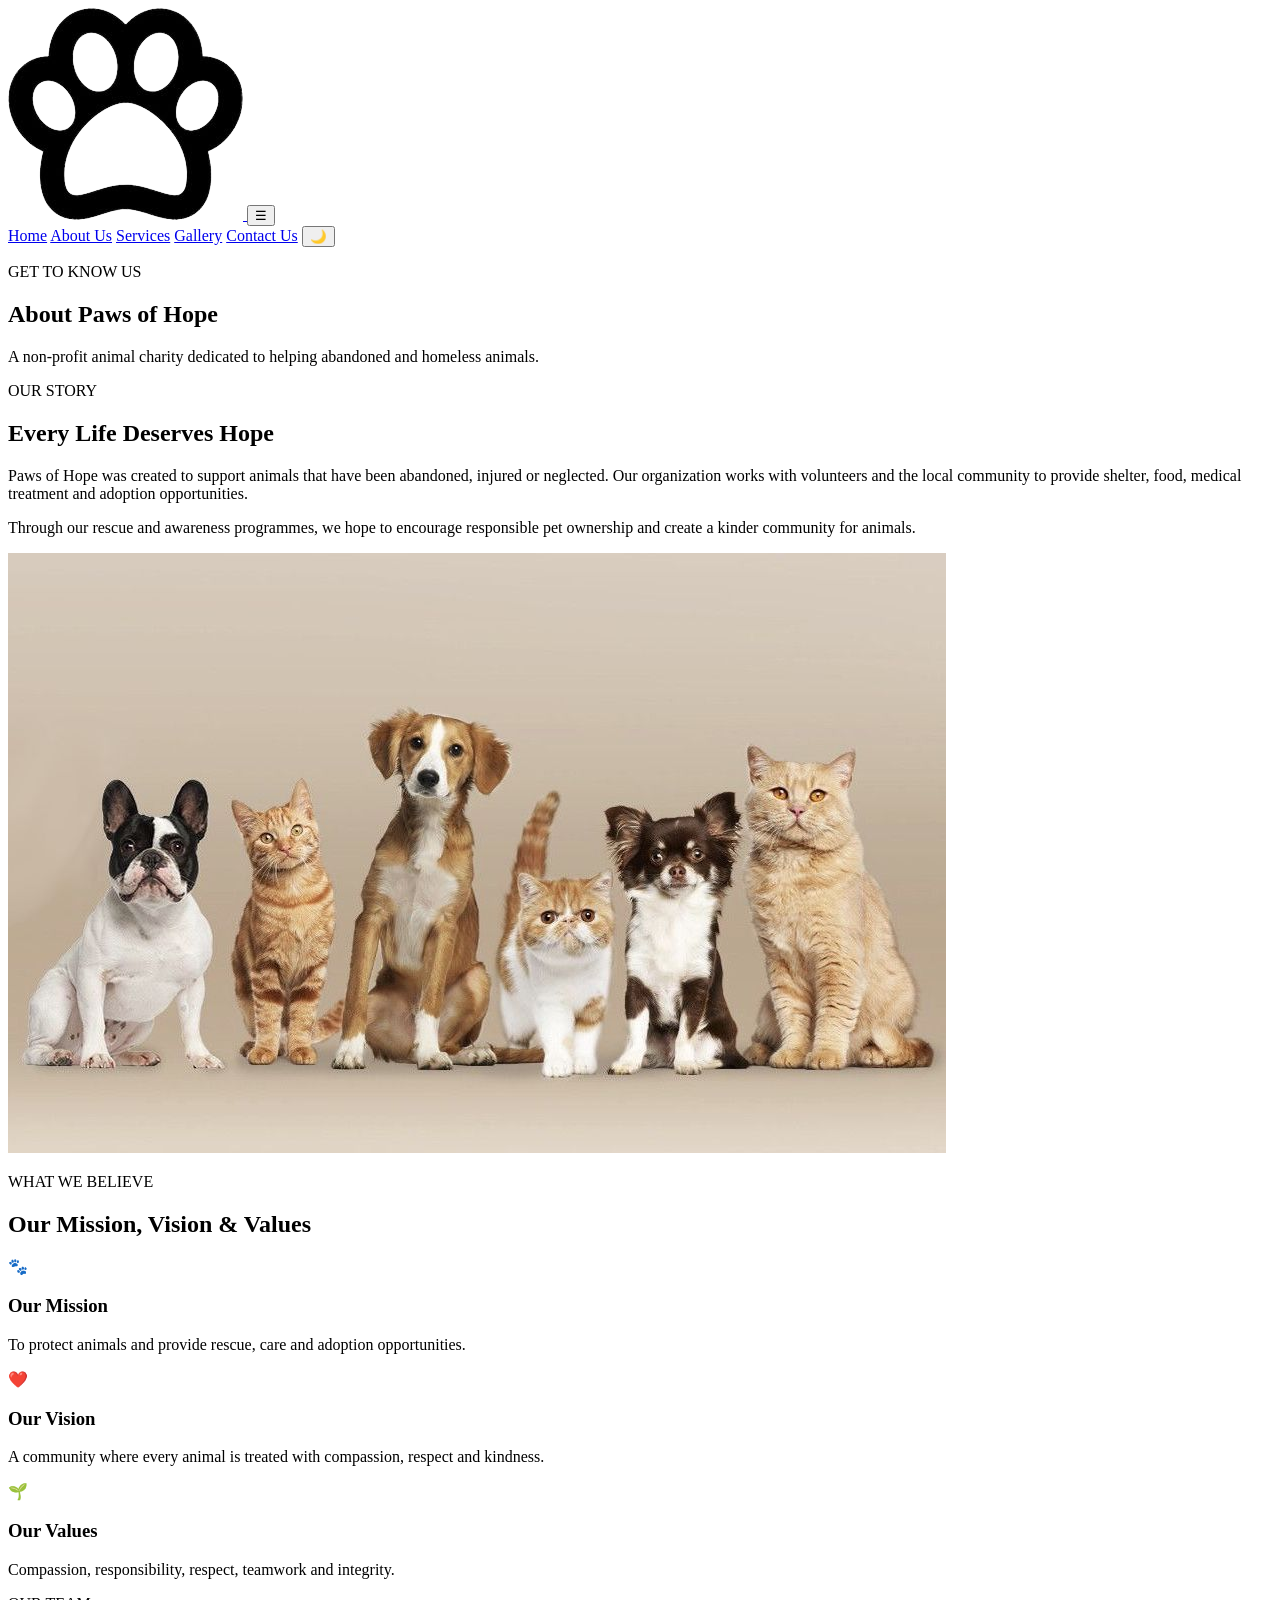
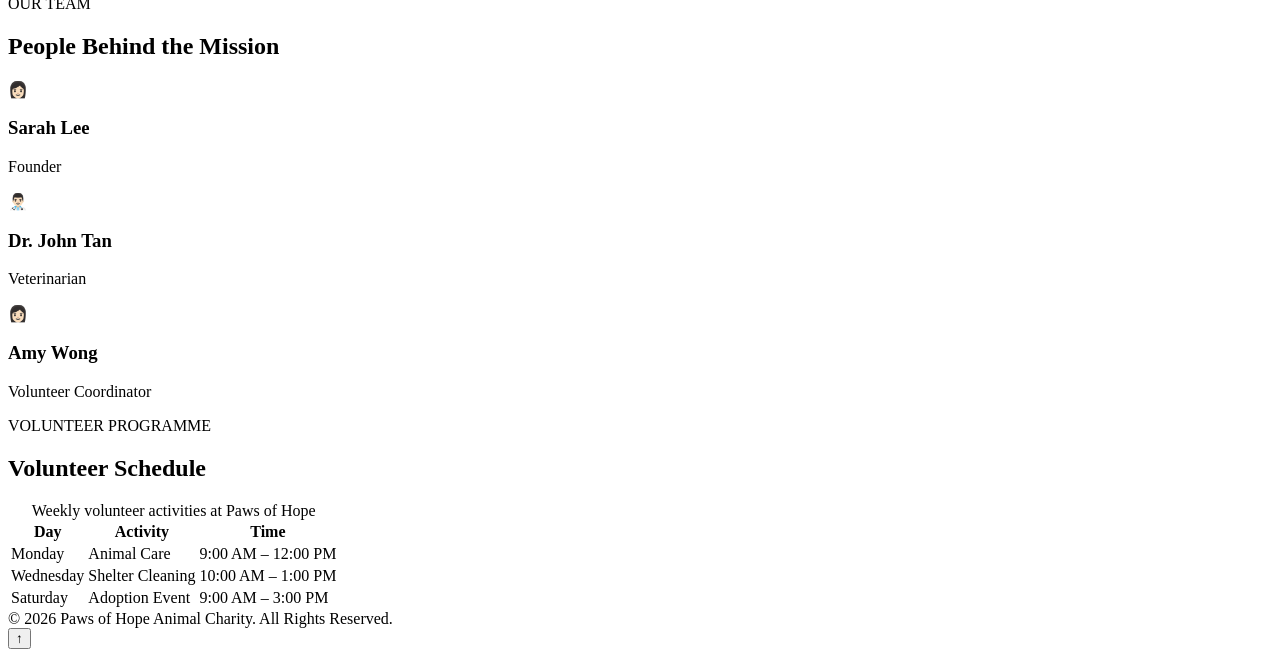
==== about.html @ 7beb896a "Add files via upload" ====
<!DOCTYPE html>
<html lang="en">
  <head>
    <meta charset="UTF-8">
    <meta name="viewport"
      content="width=device-width, initial-scale=1.0">
    <title>About Us | Paws of Hope</title>
    <meta name="description"
      content="Learn about Paws of Hope, our mission, vision and animal welfare team.">
    <meta name="keywords"
      content="Paws of Hope, animal charity, animal welfare, rescue">
    <link rel="stylesheet" href="../css/style.css">
    <script src="../js/script.js" defer></script>
  </head>
  <body>
    <header class="header">
    <a href="../index.html" class="logo">
        <img src="../images/logo.png"
             alt="Paws of Hope logo">
    </a>
    <button class="menu-toggle" id="menuToggle"
            aria-label="Open navigation menu">
        ☰
    </button>
    <nav id="mainNav">
        <a href="../index.html">Home</a>
        <a href="about.html" class="active">About Us</a>
        <a href="services.html">Services</a>
        <a href="gallery.html">Gallery</a>
        <a href="contact.html">Contact Us</a>
    <button id="themeToggle"
         class="theme-button"
         aria-label="Toggle dark mode">
        🌙
    </button>
    </nav>
    </header>
    <main>
      <section class="page-hero">
      <p class="section-label">GET TO KNOW US</p>
        <h1>About Paws of Hope</h1>
      <p>
        A non-profit animal charity dedicated to helping
        abandoned and homeless animals.
    </p>
     </section>
     <section class="section about-story">
       <div>
         <p class="section-label">OUR STORY</p>
         <h2>Every Life Deserves Hope</h2>
         <p>
           Paws of Hope was created to support animals that have
           been abandoned, injured or neglected. Our organization
           works with volunteers and the local community to provide
           shelter, food, medical treatment and adoption opportunities.
         </p>
         <p>
           Through our rescue and awareness programmes, we hope to
           encourage responsible pet ownership and create a kinder
           community for animals.
        </p>
       </div>
       <img src="../images/mission.jpg"
         alt="Animal being cared for by a volunteer">
     </section>
     <section class="values-section">
       <div class="section-heading">
         <p class="section-label">WHAT WE BELIEVE</p>
         <h2>Our Mission, Vision & Values</h2>
       </div>
       <div class="value-grid">
       <article class="value-card">
       <div class="value-icon">🐾</div>
         <h3>Our Mission</h3>
         <p>
           To protect animals and provide rescue, care
           and adoption opportunities.
         </p>
       </article>
       <article class="value-card">
       <div class="value-icon">❤️</div>
         <h3>Our Vision</h3>
         <p>
           A community where every animal is treated
           with compassion, respect and kindness.
         </p>
       </article>
       <article class="value-card">
       <div class="value-icon">🌱</div>
         <h3>Our Values</h3>
         <p>
           Compassion, responsibility, respect,
           teamwork and integrity.
         </p>
       </article>
       </div>
     </section>
     <section class="section">
       <div class="section-heading">
         <p class="section-label">OUR TEAM</p>
         <h2>People Behind the Mission</h2>
       </div>
       <div class="team-grid">
       <article class="team-card">
       <div class="team-avatar">👩🏻</div>
         <h3>Sarah Lee</h3>
         <p>Founder</p>
       </article>
       <article class="team-card">
       <div class="team-avatar">👨🏻‍⚕️</div>
         <h3>Dr. John Tan</h3>
         <p>Veterinarian</p>
       </article>
       <article class="team-card">
         <div class="team-avatar">👩🏻</div>
         <h3>Amy Wong</h3>
         <p>Volunteer Coordinator</p>
       </article>
       </div>
     </section>
       <!-- TABLE 1 -->
     <section class="section">
       <div class="section-heading">
         <p class="section-label">VOLUNTEER PROGRAMME</p>
         <h2>Volunteer Schedule</h2>
       </div>
       <div class="table-container">
         <table>
           <caption>Weekly volunteer activities at Paws of Hope</caption>
           <thead>
             <tr>
               <th scope="col">Day</th>
               <th scope="col">Activity</th>
               <th scope="col">Time</th>
             </tr>
           </thead>
           <tbody>
             <tr>
               <td>Monday</td>
               <td>Animal Care</td>
               <td>9:00 AM – 12:00 PM</td>
             </tr>
             <tr>
               <td>Wednesday</td>
               <td>Shelter Cleaning</td>
               <td>10:00 AM – 1:00 PM</td>
             </tr>
               <tr>
                 <td>Saturday</td>
                 <td>Adoption Event</td>
                 <td>9:00 AM – 3:00 PM</td>
               </tr>
           </tbody>
         </table>
       </div>
     </section>
     </main>
     <footer>
       <div class="copyright">
         © 2026 Paws of Hope Animal Charity. All Rights Reserved.
       </div>
     </footer>
     <button id="backTop" class="back-top" aria-label="Back to top">
       ↑
     </button>
  </body>
</html>
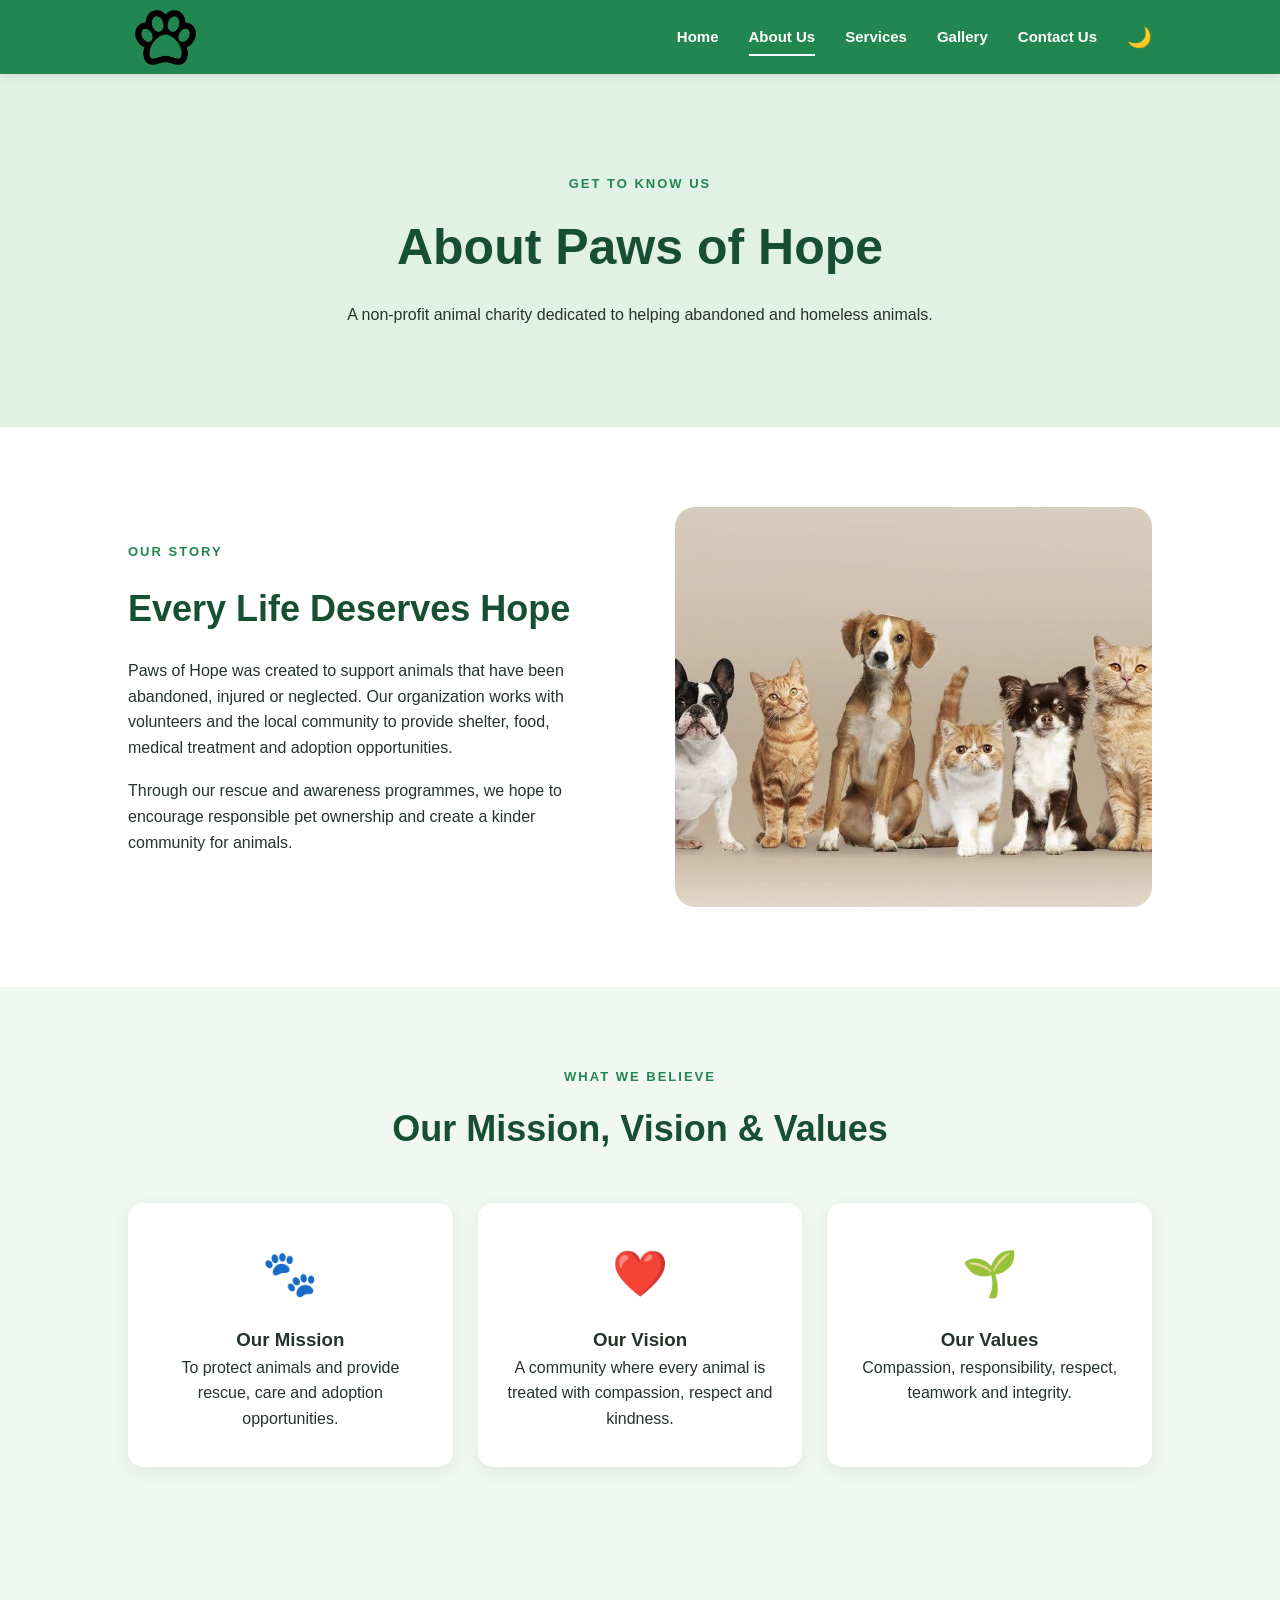
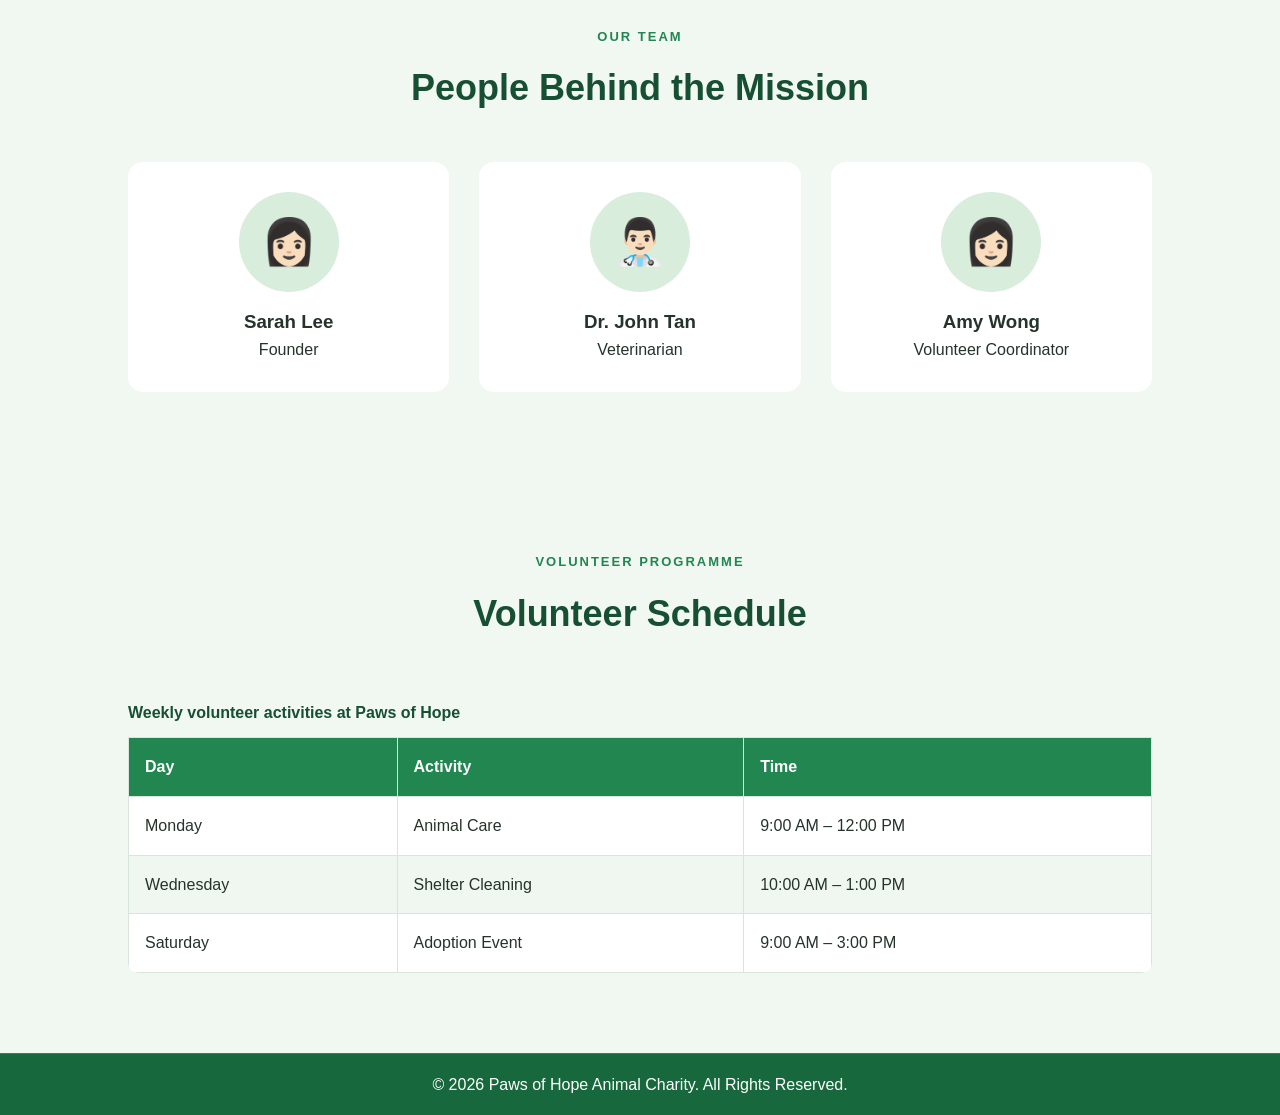
==== commit eee700b3: "Update about.html" ====
--- a/about.html
+++ b/about.html
@@ -9,8 +9,8 @@
       content="Learn about Paws of Hope, our mission, vision and animal welfare team.">
     <meta name="keywords"
       content="Paws of Hope, animal charity, animal welfare, rescue">
-    <link rel="stylesheet" href="../css/style.css">
-    <script src="../js/script.js" defer></script>
+    <link rel="stylesheet" href="style.css">
+    <script src="script.js" defer></script>
   </head>
   <body>
     <header class="header">
@@ -164,4 +164,4 @@
        ↑
      </button>
   </body>
-</html>+</html>
--- a/style.css
+++ b/style.css
@@ -0,0 +1,956 @@
+/* =========================================
+   PAWS OF HOPE
+   MAIN STYLESHEET
+========================================= */
+
+* {
+    margin: 0;
+    padding: 0;
+    box-sizing: border-box;
+}
+
+html {
+    scroll-behavior: smooth;
+}
+
+body {
+    font-family: Arial, Helvetica, sans-serif;
+    background: #f1f8f2;
+    color: #26332b;
+    line-height: 1.6;
+    transition: background 0.3s, color 0.3s;
+}
+
+img {
+    max-width: 100%;
+    display: block;
+}
+
+a {
+    color: inherit;
+}
+
+button,
+input,
+textarea {
+    font: inherit;
+}
+
+
+/* =========================================
+   HEADER
+========================================= */
+
+.header {
+    height: 74px;
+    background: #21864f;
+    display: flex;
+    align-items: center;
+    justify-content: space-between;
+    padding: 0 10%;
+    position: sticky;
+    top: 0;
+    z-index: 1000;
+    box-shadow: 0 2px 10px rgba(0,0,0,0.08);
+}
+
+.logo {
+    display: flex;
+    align-items: center;
+}
+
+.logo img {
+    width: 75px;
+    height: 55px;
+    object-fit: contain;
+}
+
+.header nav {
+    display: flex;
+    align-items: center;
+    gap: 30px;
+}
+
+.header nav a {
+    color: white;
+    text-decoration: none;
+    font-weight: bold;
+    font-size: 15px;
+    position: relative;
+}
+
+.header nav a::after {
+    content: "";
+    position: absolute;
+    left: 0;
+    bottom: -7px;
+    width: 0;
+    height: 2px;
+    background: #ffffff;
+    transition: 0.3s;
+}
+
+.header nav a:hover::after,
+.header nav a.active::after {
+    width: 100%;
+}
+
+.theme-button {
+    border: none;
+    background: transparent;
+    color: white;
+    cursor: pointer;
+    font-size: 20px;
+}
+
+.menu-toggle {
+    display: none;
+    border: none;
+    background: transparent;
+    color: white;
+    font-size: 28px;
+    cursor: pointer;
+}
+
+
+/* =========================================
+   HERO
+========================================= */
+
+.hero {
+    min-height: 600px;
+    display: grid;
+    grid-template-columns: 1fr 1fr;
+    align-items: center;
+    gap: 50px;
+    padding: 70px 10%;
+    background: #eaf5eb;
+}
+
+.hero-content {
+    max-width: 600px;
+}
+
+.small-title,
+.section-label {
+    color: #21864f;
+    font-size: 13px;
+    font-weight: bold;
+    letter-spacing: 2px;
+    margin-bottom: 12px;
+}
+
+.hero h1 {
+    font-size: clamp(42px, 5vw, 68px);
+    line-height: 1.1;
+    color: #174f32;
+    margin-bottom: 25px;
+}
+
+.hero h1 span {
+    color: #21864f;
+    display: block;
+}
+
+.hero p {
+    font-size: 18px;
+    max-width: 550px;
+    margin-bottom: 25px;
+}
+
+.hero-image img {
+    width: 100%;
+    height: 450px;
+    object-fit: cover;
+    border-radius: 25px;
+    box-shadow: 0 20px 40px rgba(0,0,0,0.15);
+}
+
+.hero-buttons {
+    display: flex;
+    gap: 15px;
+    flex-wrap: wrap;
+}
+
+
+/* =========================================
+   BUTTONS
+========================================= */
+
+.btn {
+    display: inline-block;
+    padding: 13px 27px;
+    border-radius: 6px;
+    text-decoration: none;
+    font-weight: bold;
+    transition: 0.3s;
+    border: 2px solid transparent;
+}
+
+.btn:hover {
+    transform: translateY(-3px);
+}
+
+.btn.primary {
+    background: #21864f;
+    color: white;
+}
+
+.btn.primary:hover {
+    background: #17663b;
+}
+
+.btn.secondary {
+    border-color: #21864f;
+    color: #21864f;
+    background: white;
+}
+
+.btn.secondary:hover {
+    background: #21864f;
+    color: white;
+}
+
+.small-btn {
+    display: inline-block;
+    margin-top: 12px;
+    padding: 8px 16px;
+    background: #21864f;
+    color: white;
+    border-radius: 5px;
+    text-decoration: none;
+    font-size: 13px;
+    font-weight: bold;
+}
+
+
+/* =========================================
+   SECTIONS
+========================================= */
+
+.section {
+    padding: 80px 10%;
+}
+
+.section-heading {
+    text-align: center;
+    max-width: 700px;
+    margin: 0 auto 45px;
+}
+
+.section-heading h2,
+.section h2 {
+    color: #174f32;
+    font-size: 36px;
+    margin-bottom: 12px;
+}
+
+
+/* =========================================
+   MISSION
+========================================= */
+
+.mission {
+    display: grid;
+    grid-template-columns: 1fr 1fr;
+    align-items: center;
+    gap: 70px;
+    background: white;
+}
+
+.mission-image img {
+    width: 100%;
+    height: 380px;
+    object-fit: cover;
+    border-radius: 20px;
+}
+
+.mission-text h2 {
+    font-size: 40px;
+    color: #174f32;
+    margin-bottom: 20px;
+}
+
+.text-button {
+    display: inline-block;
+    margin-top: 20px;
+    color: #21864f;
+    font-weight: bold;
+    text-decoration: none;
+}
+
+
+/* =========================================
+   ANIMAL CARDS
+========================================= */
+
+.animal-grid {
+    display: grid;
+    grid-template-columns: repeat(3, 1fr);
+    gap: 30px;
+}
+
+.animal-card {
+    background: white;
+    border-radius: 15px;
+    overflow: hidden;
+    box-shadow: 0 8px 25px rgba(0,0,0,0.09);
+    transition: 0.3s;
+}
+
+.animal-card:hover {
+    transform: translateY(-10px);
+    box-shadow: 0 15px 35px rgba(0,0,0,0.15);
+}
+
+.animal-card img {
+    width: 100%;
+    height: 270px;
+    object-fit: cover;
+}
+
+.animal-info {
+    padding: 22px;
+    text-align: center;
+}
+
+.animal-info h3 {
+    color: #174f32;
+    font-size: 23px;
+}
+
+
+/* =========================================
+   HELP SECTION
+========================================= */
+
+.help-section {
+    background: #e2f1e5;
+    padding: 80px 10%;
+}
+
+.help-grid {
+    display: grid;
+    grid-template-columns: repeat(3, 1fr);
+    gap: 25px;
+    max-width: 1000px;
+    margin: auto;
+}
+
+.help-card {
+    text-align: center;
+    background: white;
+    padding: 35px 25px;
+    border-radius: 15px;
+    transition: 0.3s;
+}
+
+.help-card:hover {
+    transform: translateY(-8px);
+}
+
+.help-icon {
+    font-size: 40px;
+    margin-bottom: 15px;
+}
+
+
+/* =========================================
+   PAGE HERO
+========================================= */
+
+.page-hero {
+    text-align: center;
+    padding: 100px 10%;
+    background: #e2f1e5;
+}
+
+.page-hero h1 {
+    color: #174f32;
+    font-size: 50px;
+    margin-bottom: 15px;
+}
+
+.page-hero p:last-child {
+    max-width: 650px;
+    margin: auto;
+}
+
+
+/* =========================================
+   ABOUT
+========================================= */
+
+.about-story {
+    display: grid;
+    grid-template-columns: 1fr 1fr;
+    gap: 70px;
+    align-items: center;
+    background: white;
+}
+
+.about-story img {
+    height: 400px;
+    width: 100%;
+    object-fit: cover;
+    border-radius: 20px;
+}
+
+.about-story h2 {
+    margin-bottom: 20px;
+}
+
+.about-story p {
+    margin-bottom: 18px;
+}
+
+.values-section {
+    padding: 80px 10%;
+}
+
+.value-grid {
+    display: grid;
+    grid-template-columns: repeat(3, 1fr);
+    gap: 25px;
+}
+
+.value-card {
+    text-align: center;
+    background: white;
+    padding: 35px 25px;
+    border-radius: 15px;
+    box-shadow: 0 5px 20px rgba(0,0,0,0.07);
+}
+
+.value-icon {
+    font-size: 45px;
+    margin-bottom: 15px;
+}
+
+
+/* =========================================
+   TEAM
+========================================= */
+
+.team-grid {
+    display: grid;
+    grid-template-columns: repeat(3, 1fr);
+    gap: 30px;
+}
+
+.team-card {
+    text-align: center;
+    padding: 30px;
+    background: white;
+    border-radius: 15px;
+}
+
+.team-avatar {
+    width: 100px;
+    height: 100px;
+    background: #d8eddc;
+    border-radius: 50%;
+    display: grid;
+    place-items: center;
+    margin: 0 auto 15px;
+    font-size: 45px;
+}
+
+
+/* =========================================
+   SERVICES
+========================================= */
+
+.service-grid {
+    display: grid;
+    grid-template-columns: repeat(4, 1fr);
+    gap: 20px;
+}
+
+.service-card {
+    background: white;
+    padding: 35px 25px;
+    border-radius: 15px;
+    text-align: center;
+    box-shadow: 0 7px 20px rgba(0,0,0,0.08);
+    transition: 0.3s;
+}
+
+.service-card:hover {
+    transform: translateY(-8px);
+}
+
+.service-icon {
+    font-size: 45px;
+    margin-bottom: 20px;
+}
+
+.service-card h2 {
+    font-size: 22px;
+}
+
+.learn-more {
+    margin-top: 20px;
+    padding: 9px 18px;
+    border: 2px solid #21864f;
+    background: white;
+    color: #21864f;
+    border-radius: 5px;
+    cursor: pointer;
+    font-weight: bold;
+}
+
+.learn-more:hover {
+    background: #21864f;
+    color: white;
+}
+
+
+/* =========================================
+   TABLES
+========================================= */
+
+.table-container {
+    overflow-x: auto;
+}
+
+table {
+    width: 100%;
+    border-collapse: collapse;
+    background: white;
+    border-radius: 10px;
+    overflow: hidden;
+}
+
+caption {
+    caption-side: top;
+    text-align: left;
+    padding: 12px 0;
+    font-weight: bold;
+    color: #174f32;
+}
+
+th,
+td {
+    padding: 16px;
+    border: 1px solid #d8e5da;
+    text-align: left;
+}
+
+th {
+    background: #21864f;
+    color: white;
+}
+
+tr:nth-child(even) {
+    background: #f0f7f1;
+}
+
+
+/* =========================================
+   GALLERY
+========================================= */
+
+.filter-buttons {
+    display: flex;
+    justify-content: center;
+    gap: 12px;
+    margin-bottom: 35px;
+    flex-wrap: wrap;
+}
+
+.filter-btn {
+    padding: 10px 20px;
+    border: 2px solid #21864f;
+    background: white;
+    color: #21864f;
+    border-radius: 20px;
+    cursor: pointer;
+    font-weight: bold;
+}
+
+.filter-btn.active,
+.filter-btn:hover {
+    background: #21864f;
+    color: white;
+}
+
+.gallery-grid {
+    display: grid;
+    grid-template-columns: repeat(3, 1fr);
+    gap: 20px;
+}
+
+.gallery-item {
+    border: none;
+    padding: 0;
+    background: none;
+    cursor: pointer;
+    overflow: hidden;
+    border-radius: 12px;
+}
+
+.gallery-item img {
+    width: 100%;
+    height: 250px;
+    object-fit: cover;
+    transition: 0.4s;
+}
+
+.gallery-item:hover img {
+    transform: scale(1.08);
+}
+
+
+/* =========================================
+   MODAL
+========================================= */
+
+.modal {
+    display: none;
+    position: fixed;
+    inset: 0;
+    background: rgba(0,0,0,0.85);
+    z-index: 2000;
+    align-items: center;
+    justify-content: center;
+    padding: 40px;
+}
+
+.modal.show {
+    display: flex;
+}
+
+.modal img {
+    max-width: 90%;
+    max-height: 85vh;
+    border-radius: 10px;
+}
+
+.close-modal {
+    position: absolute;
+    top: 25px;
+    right: 35px;
+    border: none;
+    background: none;
+    color: white;
+    font-size: 45px;
+    cursor: pointer;
+}
+
+
+/* =========================================
+   CONTACT
+========================================= */
+
+.contact-section {
+    display: grid;
+    grid-template-columns: 1fr 1fr;
+    gap: 60px;
+    padding: 80px 10%;
+    background: white;
+}
+
+.contact-info h2 {
+    color: #174f32;
+    font-size: 38px;
+    margin-bottom: 20px;
+}
+
+.contact-detail {
+    margin-top: 25px;
+}
+
+.contact-detail strong {
+    color: #21864f;
+}
+
+.contact-form-box {
+    background: #f1f8f2;
+    padding: 35px;
+    border-radius: 15px;
+}
+
+.contact-form-box h2 {
+    color: #174f32;
+    margin-bottom: 25px;
+}
+
+.form-group {
+    margin-bottom: 18px;
+}
+
+.form-group label {
+    display: block;
+    margin-bottom: 7px;
+    font-weight: bold;
+}
+
+.form-group input,
+.form-group textarea {
+    width: 100%;
+    padding: 13px;
+    border: 1px solid #21864f;
+    border-radius: 6px;
+    outline: none;
+    background: white;
+}
+
+.form-group input:focus,
+.form-group textarea:focus {
+    box-shadow: 0 0 0 3px rgba(33,134,79,0.15);
+}
+
+.form-group small {
+    color: #c62828;
+    display: block;
+    margin-top: 5px;
+}
+
+.form-button {
+    border: none;
+    cursor: pointer;
+}
+
+.success-message {
+    color: #21864f;
+    font-weight: bold;
+    margin-top: 15px;
+}
+
+
+/* =========================================
+   POPUP
+========================================= */
+
+.popup-message {
+    position: fixed;
+    bottom: 30px;
+    right: 30px;
+    background: #21864f;
+    color: white;
+    padding: 16px 25px;
+    border-radius: 8px;
+    display: none;
+    z-index: 3000;
+}
+
+.popup-message.show {
+    display: block;
+}
+
+
+/* =========================================
+   FOOTER
+========================================= */
+
+footer {
+    background: #17683d;
+    color: white;
+}
+
+.footer-content {
+    display: grid;
+    grid-template-columns: 2fr 1fr 1fr;
+    gap: 50px;
+    padding: 50px 10%;
+}
+
+.footer-logo {
+    width: 100px;
+    margin-bottom: 15px;
+}
+
+.footer-content h3 {
+    margin-bottom: 15px;
+}
+
+.footer-content a {
+    display: block;
+    text-decoration: none;
+    margin-bottom: 8px;
+}
+
+.copyright {
+    text-align: center;
+    padding: 18px;
+    border-top: 1px solid rgba(255,255,255,0.15);
+}
+
+
+/* =========================================
+   BACK TO TOP
+========================================= */
+
+.back-top {
+    position: fixed;
+    bottom: 25px;
+    right: 25px;
+    width: 45px;
+    height: 45px;
+    border: none;
+    border-radius: 50%;
+    background: #21864f;
+    color: white;
+    font-size: 22px;
+    cursor: pointer;
+    display: none;
+    z-index: 1000;
+}
+
+.back-top.show {
+    display: block;
+}
+
+
+/* =========================================
+   DARK MODE
+========================================= */
+
+body.dark {
+    background: #18231c;
+    color: #e9f2eb;
+}
+
+body.dark .hero,
+body.dark .page-hero,
+body.dark .help-section {
+    background: #213329;
+}
+
+body.dark .mission,
+body.dark .about-story,
+body.dark .contact-section {
+    background: #18231c;
+}
+
+body.dark .animal-card,
+body.dark .help-card,
+body.dark .value-card,
+body.dark .team-card,
+body.dark .service-card,
+body.dark .contact-form-box,
+body.dark table {
+    background: #26392d;
+    color: #e9f2eb;
+}
+
+body.dark h1,
+body.dark h2,
+body.dark h3 {
+    color: #d9f2df;
+}
+
+body.dark .section-label {
+    color: #80d49e;
+}
+
+body.dark input,
+body.dark textarea {
+    background: #18231c;
+    color: white;
+}
+
+
+/* =========================================
+   RESPONSIVE
+========================================= */
+
+@media (max-width: 1000px) {
+
+    .header {
+        padding: 0 5%;
+    }
+
+    .hero,
+    .mission,
+    .about-story,
+    .contact-section {
+        grid-template-columns: 1fr;
+    }
+
+    .service-grid {
+        grid-template-columns: repeat(2, 1fr);
+    }
+
+    .hero-image img {
+        height: 350px;
+    }
+
+    .animal-grid,
+    .value-grid,
+    .team-grid,
+    .help-grid {
+        grid-template-columns: repeat(2, 1fr);
+    }
+
+    .gallery-grid {
+        grid-template-columns: repeat(2, 1fr);
+    }
+
+    .footer-content {
+        grid-template-columns: 1fr 1fr;
+    }
+}
+
+
+@media (max-width: 700px) {
+
+    .header {
+        height: 65px;
+        padding: 0 5%;
+    }
+
+    .menu-toggle {
+        display: block;
+    }
+
+    .header nav {
+        display: none;
+        position: absolute;
+        top: 65px;
+        left: 0;
+        width: 100%;
+        background: #21864f;
+        flex-direction: column;
+        padding: 25px;
+        gap: 20px;
+    }
+
+    .header nav.open {
+        display: flex;
+    }
+
+    .hero {
+        padding: 55px 6%;
+    }
+
+    .hero h1 {
+        font-size: 42px;
+    }
+
+    .section,
+    .help-section,
+    .contact-section,
+    .values-section {
+        padding: 55px 6%;
+    }
+
+    .service-grid,
+    .animal-grid,
+    .value-grid,
+    .team-grid,
+    .help-grid,
+    .gallery-grid {
+        grid-template-columns: 1fr;
+    }
+
+    .footer-content {
+        grid-template-columns: 1fr;
+        padding: 40px 6%;
+    }
+
+    .page-hero h1 {
+        font-size: 40px;
+    }
+}
